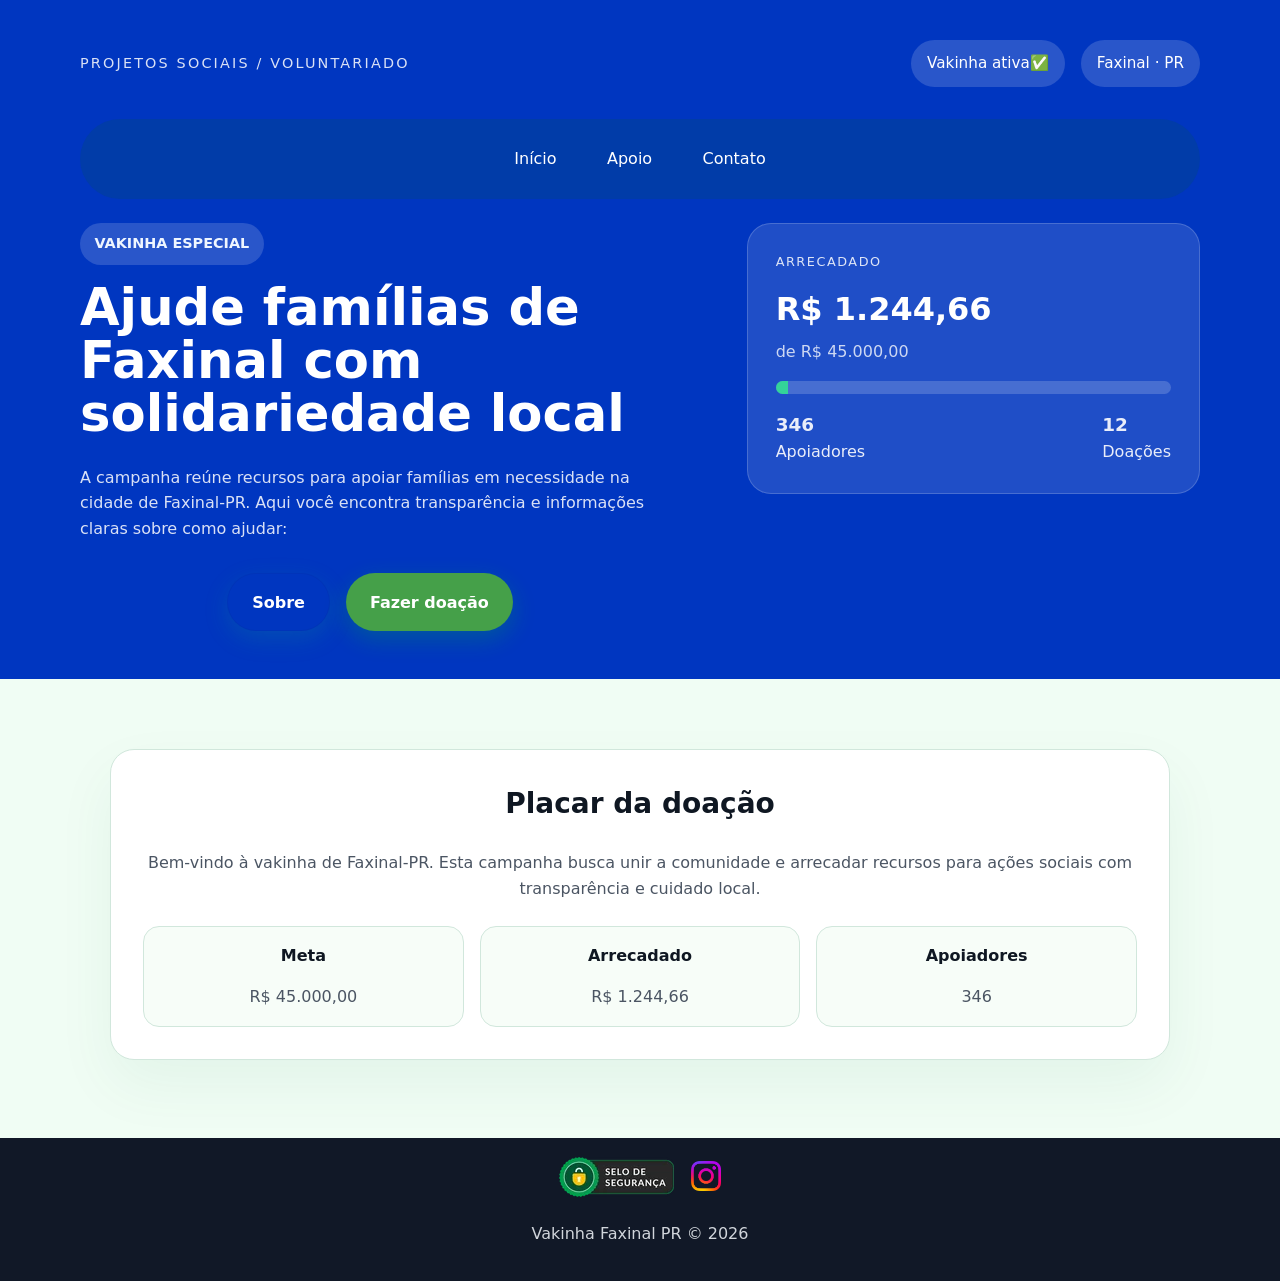
==== index.html @ 518d4729 "Add files via upload Commit principal" ====
<!DOCTYPE html>
<html lang="pt-BR">
<head>
  <meta charset="UTF-8">
  <meta name="viewport" content="width=device-width, initial-scale=1.0">
  <title>Vakinha Faxinal - PR</title>
  <link rel="stylesheet" href="styles.css">
</head>
<body class="index-page">
  <div class="page-shell">
    <header class="hero">

      <div class="hero-top">
        <span class="hero-category">Projetos Sociais / Voluntariado</span>
        <div class="hero-actions-top">
          <span class="hero-status">Vakinha ativa✅</span>
          <span class="hero-region">Faxinal · PR</span>
        </div>
      </div>
 

      <nav class="main-nav">

        <div class="nav-links">
          <a href="index.html">Início</a>
          <a href="apoio.html">Apoio</a>
          <a href="contato.html">Contato</a>
        </div>
      </nav>

      <div class="hero-main">
        <div class="hero-copy">
          <span class="eyebrow">Vakinha Especial</span>
          <h1>Ajude famílias de Faxinal com solidariedade local</h1>
          <p>A campanha reúne recursos para apoiar famílias em necessidade na cidade de Faxinal-PR. Aqui você encontra transparência e informações claras sobre como ajudar:</p>
          <div class="hero-buttons">
            <a class="hero-button hero-button-primary" href="sobre.html">Sobre</a>
            <a class="hero-button hero-button-secondary" href="apoio.html">Fazer doação</a>           
          </div>
       </div>

      


        <div class="hero-panel">
          <div class="hero-panel-card">
            <div class="panel-label">Arrecadado</div>
            <div class="panel-value">R$ 1.244,66</div>
            <div class="panel-goal">de R$ 45.000,00</div>
            <div class="progress-bar"><span style="width: 3%;"></span></div>
            <div class="panel-info">
              <div>
                <strong>346</strong>
                <span>Apoiadores</span>
              </div>
              <div>
                <strong>12</strong>
                <span>Doações</span>
              </div>
            </div>
          </div>
        </div>
      </div>
    </header>

    <main class="main-content">
      <section class="section" id="inicio">
        <div class="content-card">
          <h2>Placar da doação</h2>
          <p>Bem-vindo à vakinha de Faxinal-PR. Esta campanha busca unir a comunidade e arrecadar recursos para ações sociais com transparência e cuidado local.</p>
          <div class="info-grid">
            <div>
              <strong>Meta</strong>
              <p>R$ 45.000,00</p>
            </div>
            <div>
              <strong>Arrecadado</strong>
              <p>R$ 1.244,66</p>
            </div>
            <div>
              <strong>Apoiadores</strong>
              <p>346</p>
            </div>
          </div>
        </div>
      </section>

    </main>

    <footer class="site-footer">
      <img src="Imagens Sobre/SELO.png" alt="Selo Seguranca">
      <a href="https://www.instagram.com/porfaxinal/" target="_blank" rel="noopener noreferrer">
        <img class="social-insta" src="Imagens Sobre/instagram.png" alt="Instagram">
      </a>
      <p>Vakinha Faxinal PR © 2026</p>
    </footer>
  </div>
  <script src="script.js"></script>
</body>
</html>
---- styles.css ----
:root {
  --bg: #f0fdf4;
  --surface: #ffffff;
  --surface-soft: #f7fdf8;
  --text: #0f1722;
  --muted: #4b5563;
  --primary: #0036c0;
  --primary-dark: #0036c0;
  --nav: #023ea6;
  --border: #d1e7dc;
  --shadow: 0 25px 60px rgba(6, 95, 70, 0.06);
}

* {
  box-sizing: border-box;
}

body {
  margin: 0;
  min-height: 100vh;
  font-family: Inter, system-ui, -apple-system, BlinkMacSystemFont, "Segoe UI", sans-serif;
  background: var(--bg);
  color: var(--text);
  line-height: 1.6;
}

button,
p,
span {
  font: inherit;
}

.page-shell {
  display: flex;
  flex-direction: column;
  min-height: 100vh;
}

/* logo removed: site uses no fixed logo */

.hero {
  background: linear-gradient(180deg, var(--primary) 0%, var(--primary-dark) 100%);
  color: white;
  padding: 2.5rem 1.5rem 3rem;
}

.hero-top {
  display: flex;
  flex-wrap: wrap;
  justify-content: space-between;
  gap: 1rem;
  align-items: center;
  max-width: 1120px;
  margin: 0 auto 2rem;
}

.hero-category {
  font-size: 0.9rem;
  text-transform: uppercase;
  letter-spacing: 0.15em;
  opacity: 0.85;
}

.hero-actions-top {
  display: flex;
  gap: 1rem;
  flex-wrap: wrap;
}

.hero-status,
.hero-region {
  background: rgba(255,255,255,0.16);
  padding: 0.7rem 1rem;
  border-radius: 999px;
  font-size: 0.95rem;
}

.main-nav {
  display: flex;
  align-items: center;
  flex-wrap: wrap;
  gap: 0.75rem;
  margin: 0 auto;
  max-width: 1120px;
  position: sticky;
  top: 0;
  z-index: 20;
  background: rgba(2, 62, 166, 0.9);
  padding: 0.75rem 1rem;
  border-radius: 999px;
}

.nav-links {
  display: flex;
  justify-content: center;
  flex: 1;
  gap: 0.75rem;
  flex-wrap: wrap;
}

.main-nav a {
  color: white;
  text-decoration: none;
  padding: 0.95rem 1.2rem;
  border-radius: 999px;
  display: inline-flex;
  align-items: center;
  justify-content: center;
  min-height: 48px;
  transition: background 0.2s ease, border-color 0.2s ease;
}

.main-nav a:hover,
.main-nav a.active {
  background: rgba(255,255,255,0.18);
  border-color: rgba(255,255,255,0.4);
}

.hero-main {
  display: grid;
  grid-template-columns: 1.4fr 1fr;
  align-items: start;
  gap: 2rem;
  max-width: 1120px;
  margin: 1.5rem auto 0;
}

.hero-copy {
  max-width: 580px;
}

.eyebrow {
  display: inline-flex;
  align-items: center;
  gap: 0.5rem;
  margin-bottom: 1rem;
  padding: 0.6rem 0.9rem;
  border-radius: 999px;
  background: rgba(255,255,255,0.16);
  color: #eff6ff;
  font-size: 0.9rem;
  font-weight: 700;
  text-transform: uppercase;
}

.hero h1 {
  margin: 0;
  font-size: clamp(2.5rem, 4vw, 4.3rem);
  line-height: 1.04;
}

.hero p {
  margin: 1.5rem 0 0;
  max-width: 38rem;
  color: rgba(255,255,255,0.85);
}

.hero-buttons {
  display: flex;
  flex-wrap: wrap;
  gap: 0.75rem;
  margin-top: 2rem;
}

.hero-button {
  border: none;
  border-radius: 999px;
  padding: 0.95rem 1.5rem;
  cursor: pointer;
  transition: transform 0.2s ease, background 0.2s ease;
  text-decoration: none;
  display: inline-flex;
  align-items: center;
  justify-content: center;
}


.hero-button:hover {
  transform: translateY(-1px);
}

.hero-button-primary {
  background: var(--primary);
  color: white;
  font-weight: 700;
  box-shadow: 0 8px 24px rgba(16, 185, 129, 0.18);
  border: 1px solid rgba(0,0,0,0.04);
  display: block;          /* transforma em bloco */
  margin: 0 auto;          /* centraliza horizontalmente */
  text-align: center;      /* centraliza o texto dentro do botão */
  max-width: 300px;
}

.support-grid a.hero-button-primary {
  grid-column: 1 / -1;     /* ocupa toda a linha da grid */
  justify-self: center;    /* centraliza dentro da grid */
}



.hero-button-secondary {
  background: rgba(3, 243, 3, 0.671);
  color: white;
  font-weight: 700;
  box-shadow: 0 8px 24px rgba(3, 243, 3, 0.18);
}



.hero-button-secondary {
  background: #45a049;
  color: white;
  font-weight: 700;
  box-shadow: 0 8px 24px rgba(3, 243, 3, 0.18);
}

.support-grid a.hero-button-secondary {
  display: block;
  margin: 1.5rem auto 0;   /* centraliza horizontalmente */
  text-align: center;
  max-width: 300px;
  grid-column: 1 / -1;     /* ocupa toda a linha da grid */
  justify-self: center;    /* centraliza dentro da grid */
}

.hero-button-primary:hover {
  background: var(--primary-dark);
  transform: translateY(-2px);
}

.hero-button-primary:focus {
  outline: 3px solid rgba(16, 185, 129, 0.18);
  outline-offset: 2px;
}

.hero-panel {
  display: grid;
  gap: 1rem;
}

.hero-panel-card {
  background: rgba(255,255,255,0.12);
  border: 1px solid rgba(255,255,255,0.18);
  border-radius: 1.5rem;
  padding: 1.75rem;
}

.panel-label {
  text-transform: uppercase;
  font-size: 0.8rem;
  letter-spacing: 0.12em;
  opacity: 0.85;
  margin-bottom: 0.75rem;
}

.panel-value {
  font-size: 2rem;
  font-weight: 700;
  margin-bottom: 0.25rem;
}

.panel-goal {
  color: rgba(255,255,255,0.78);
  margin-bottom: 1rem;
}

.progress-bar {
  background: rgba(255,255,255,0.18);
  border-radius: 999px;
  overflow: hidden;
  height: 0.8rem;
  margin-bottom: 1rem;
}

.progress-bar span {
  display: block;
  height: 100%;
  background: #34d399;
}

.panel-info {
  display: flex;
  justify-content: space-between;
  gap: 1rem;
  color: rgba(255,255,255,0.9);
}

.panel-info strong {
  display: block;
  font-size: 1.15rem;
}

.hero-panel-secondary {
  background: rgba(255,255,255,0.1);
}

.hero-panel-secondary p {
  margin: 0.45rem 0 0;
}

.panel-note {
  margin-top: 1rem;
  color: rgba(255,255,255,0.85);
  font-size: 0.95rem;
}

.main-content {
  width: min(1120px, calc(100% - 2rem));
  margin: 0 auto;
  padding: 2.5rem 0 3rem;
  flex: 1;
}

.section {
  display: flex;
  justify-content: center;
  align-items: center;
  text-align: center;
}

.content-card {
  margin: 30px;
  background: var(--surface);
  border: 1px solid var(--border);
  border-radius: 1.5rem;
  padding: 2rem;
  box-shadow: var(--shadow);
}

.content-card h2 {
  margin-top: 0;
  font-size: 1.75rem;
}

.content-card p {
  margin: 1rem 0 0;
  color: var(--muted);
}

.info-grid {
  display: grid;
  grid-template-columns: repeat(3, minmax(0, 1fr));
  gap: 1rem;
  margin-top: 1.5rem;
}

.info-grid div {
  background: var(--surface-soft);
  border: 1px solid var(--border);
  border-radius: 1rem;
  padding: 1rem;
}

.info-grid strong {
  display: block;
  margin-bottom: 0.35rem;
}

.image-grid {
  display: grid;
  grid-template-columns: repeat(3, minmax(0, 1fr));
  gap: 1rem;
  margin-top: 1.5rem;
}

.image-card {
  border-radius: 1.25rem;
  overflow: hidden;
  background: var(--surface-soft);
  border: 1px solid var(--border);
}

.image-card img {
  width: 100%;
  display: block;
  height: 220px;
  object-fit: cover;
}

.image-card p {
  margin: 0;
  padding: 1rem;
  color: var(--muted);
}

.content-card ul {
  padding-left: 1.25rem;
  margin: 1rem 0 0;
}

.content-card li {
  margin-bottom: 0.75rem;
}

.support-grid {

  display: flex;
  flex-direction: column;
  align-items: center;
  gap: 16px;
}

.payment-card {
  background: var(--surface-soft);
  border: 1px solid var(--border);
  border-radius: 1.5rem;
  padding: 1.5rem;
  text-align: center;
}

.payment-card label {
  display: block;
  margin-bottom: 0.5rem;
  color: var(--text);
  font-weight: 700;
}

.payment-qr {
  width: 100%;
  border-radius: 1.25rem;
  margin-bottom: 1rem;
  object-fit: cover;
  height: 260px;
}

.payment-copy-row {
  display: flex;
  gap: 0.75rem;
  align-items: center;
  justify-content: center;
  flex-wrap: wrap;
}

.payment-key {
  margin-bottom: 1rem;
}

.payment-key code {
  display: block;
  background: white;
  color: #111827;
  padding: 0.8rem 1rem;
  border-radius: 0.9rem;
  font-size: 0.95rem;
  word-break: break-all;
}

.copy-button {
  display: inline-block;
  padding: 12px 24px;
  background-color: #4CAF50; /* cor de fundo bonita */
  color: #fff; /* cor do texto */
  font-weight: bold;
  text-decoration: none; /* remove o risco embaixo */
  border-radius: 8px; /* bordas arredondadas */
  transition: background-color 0.3s ease;
}

.copy-button:hover {
  background-color: #45a049; /* cor ao passar o mouse */
}

.donation-form {
  display: grid;
  gap: 1.25rem;
}

.form-group {
  display: grid;
  gap: 0.5rem;
}

.form-group label {
  font-weight: 700;
}

.form-group input {
  width: 100%;
  padding: 0.95rem 1rem;
  border: 1px solid var(--border);
  border-radius: 1rem;
  background: var(--surface);
}

.form-group input.error {
  border-color: #ef4444;
}

.error-message {
  color: #b91c1c;
  font-size: 0.95rem;
  min-height: 1.25rem;
}

.form-success {
  color: #047857;
  font-weight: 700;
}

.form-warning {
  color: var(--muted);
  margin: 0;
}

.hidden {
  display: none;
}

.site-footer {
  text-align: center;
  padding: 1.2rem 1.5rem;
  background: #111827;
  color: #d1d5db;
}

html {
  font-size: 16px;
  scroll-behavior: smooth;
}

.social-insta {
  width: 30px;
  height: 30px;
  margin-left: 12px;
  margin-bottom: 6px;
}

@media (max-width: 680px) {

  .image-grid {
    display: flex;
    flex-direction: column;
    gap: 2rem;
  }

  .image-card {
    width: 100%;
  }

  .image-card img {
    width: 100%;
    height: auto;

    display: block;

    border-radius: 12px;
    margin-bottom: 1rem;
  }

  .image-card p {
    font-size: 1rem;
    line-height: 1.6;
    text-align: left;
  }
}


.index-page .hero-buttons {
  display: flex;
  justify-content: center;   /* centraliza os dois juntos */
  gap: 1rem;
}

.index-page .hero-button-primary,
.index-page .hero-button-secondary {
  display: inline-flex;
  margin: 0;
  max-width: none;           /* remove limite de largura */
}


@media (max-width: 680px) {

  .info-grid {
    display: flex;
    flex-direction: column;
    gap: 1rem;
  }

  .info-grid div {
    width: 100%;
    padding: 1rem;

    border: 1px solid #d6e2d6;
    border-radius: 12px;
  }

  .info-grid strong {
    display: block;
    margin-bottom: 0.5rem;
    font-size: 1.1rem;
  }

  .info-grid p {
    line-height: 1.6;
  }
}

@media (max-width: 680px) {

  .hero-main {
    display: flex;
    flex-direction: column;
    gap: 1rem;
  }



  .info-grid div {
    width: 100%;
    padding: 1rem;

    border: 1px solid #d6e2d6;
    border-radius: 12px;
  }

  .hero-copy {
    display: block;
    margin-bottom: 0.5rem;
    font-size: 1.1rem;
  }

  .info-grid p {
    line-height: 1.6;
  }
}

@media (max-width: 680px) {

  .social-insta {
    width: 32px;
    height: 32px;
    margin-left: 16px;
    margin-bottom: 5px;
  }

  .content-card {
    padding-bottom: 20px;
    margin: 0 auto;
    text-align: center;
  }

  .content-card h2 {
    font-size: 1.5rem;
  }

  .content-card p {
    font-size: 1rem;
    line-height: 1.6;
  }

  .section {
    padding: 10px;
  }

  .section form {
    padding-top: 50px;
  }
 
  .form-group {
    margin-top: -30px;
  }

    .hero-button.hero-button-primary {
    margin-bottom: 30px;
  }
}

@media (max-width: 680px) {
  .support-grid {
    padding-top: 30px;
    display: flex;
    flex-direction: column;
    gap: 1.5rem;
    align-items: center; /* centraliza os cards */
  }

  .payment-card {
    
    max-width: 400px; /* limita largura para não ficar esticado */
  }
}

@media (max-width: 680px) {

  
  .hero-panel {
    display: flex !important;     /* força flex ao invés de grid */
    flex-direction: column;       /* empilha os cards */
    align-items: center;          /* centraliza horizontalmente */
    gap: 1.5rem;                  /* espaço entre eles */
    width: 100%;                  /* ocupa toda a largura */
  }

  .hero-panel-card {
    width: 100%;                  /* ocupa toda a largura disponível */
    max-width: 400px;             /* opcional: limita para não ficar esticado */
    text-align: center;           /* centraliza o conteúdo interno */
  }

  .hero-button-primary {
  background:#1c50d4;
 
  color: white;
  font-weight: 700;
  box-shadow: 0 8px 24px rgba(16, 185, 129, 0.18);
  border: 1px solid rgb(93, 115, 243);
  width: 100%;
  }
  .hero-button-secondary {
  background: #45a049;
  color: white;
  font-weight: 700;
  box-shadow: 0 8px 24px rgba(3, 243, 3, 0.18);
  width: 100%;
}
}
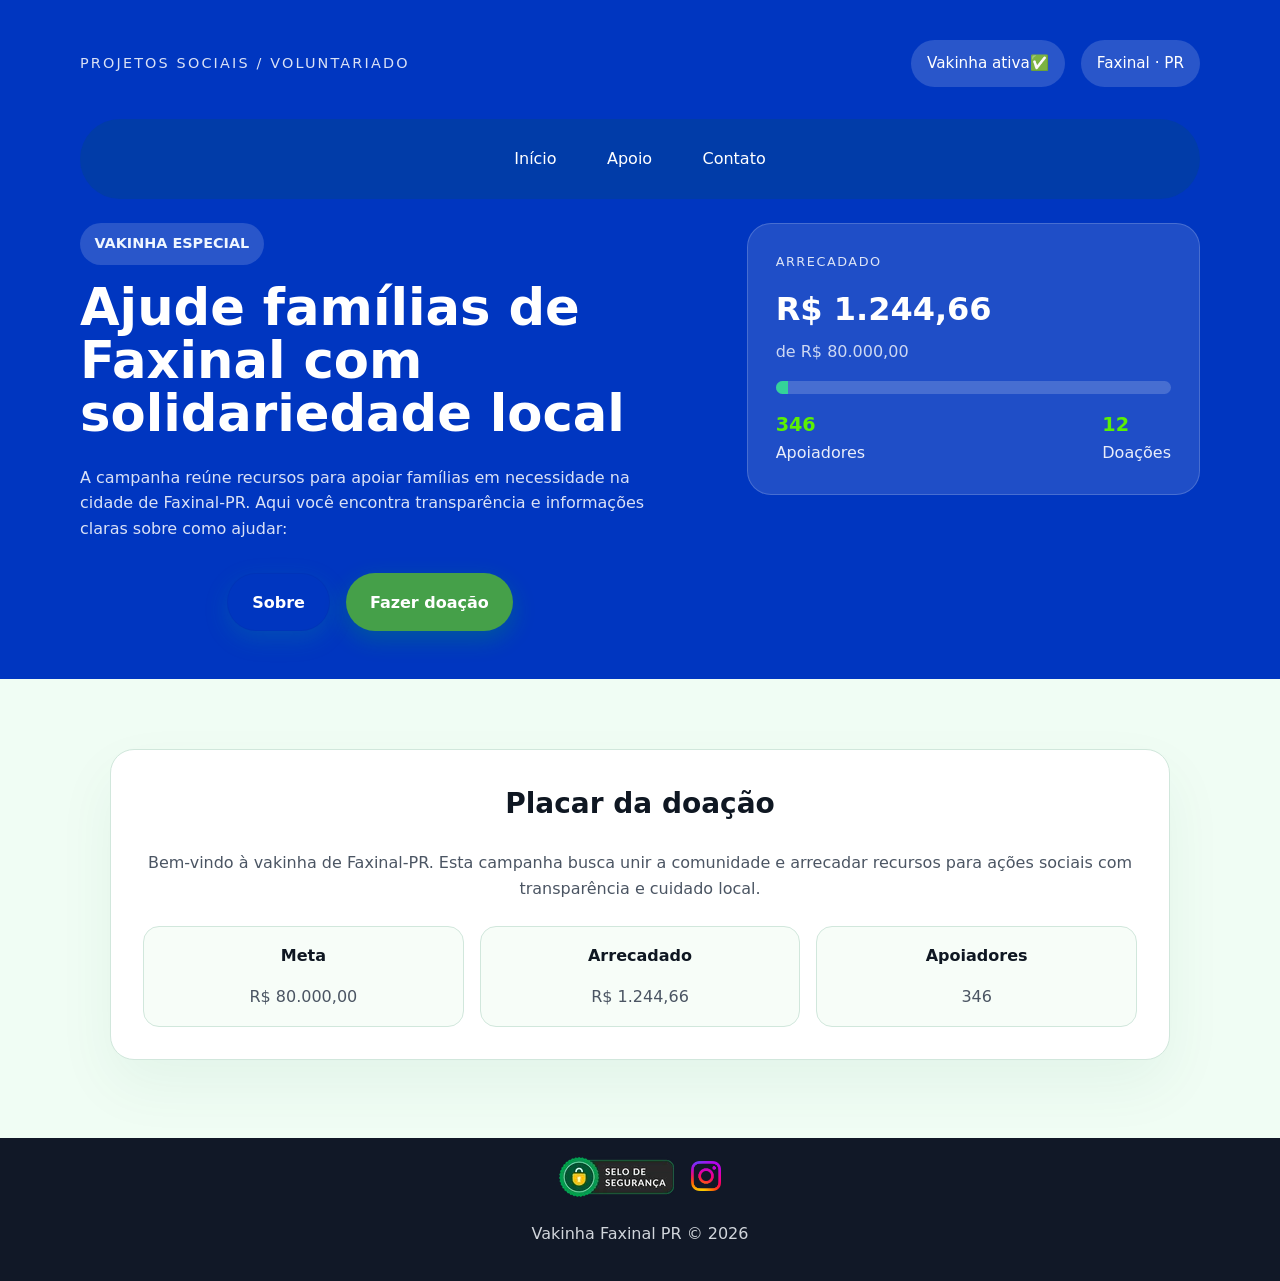
==== commit 2cf63e70: "Add files via upload terceiro commit" ====
--- a/index.html
+++ b/index.html
@@ -46,7 +46,7 @@
           <div class="hero-panel-card">
             <div class="panel-label">Arrecadado</div>
             <div class="panel-value">R$ 1.244,66</div>
-            <div class="panel-goal">de R$ 45.000,00</div>
+            <div class="panel-goal">de R$ 80.000,00</div>
             <div class="progress-bar"><span style="width: 3%;"></span></div>
             <div class="panel-info">
               <div>
@@ -71,7 +71,7 @@
           <div class="info-grid">
             <div>
               <strong>Meta</strong>
-              <p>R$ 45.000,00</p>
+              <p>R$ 80.000,00</p>
             </div>
             <div>
               <strong>Arrecadado</strong>
--- a/styles.css
+++ b/styles.css
@@ -513,6 +513,11 @@
   color: #d1d5db;
 }
 
+.hero-main strong {
+  color: #5bf004;
+  font-size: 1.2rem;
+}
+
 html {
   font-size: 16px;
   scroll-behavior: smooth;
@@ -525,7 +530,31 @@
   margin-bottom: 6px;
 }
 
+ .botaocomprovante {
+    background: transparent;
+    border: 2px solid #4CAF50;
+    color: #4CAF50;
+    border-radius: 15px;
+    padding: 5px 5px;
+    text-decoration: none;
+  }
+
+
 @media (max-width: 680px) {
+
+
+  .botaocomprovante {
+    background: transparent;
+    border: 2px solid #4CAF50;
+    color: #4CAF50;
+    border-radius: 15px;
+    padding: 5px 5px;
+    text-decoration: none;
+  }
+
+  .content-card-title {
+    margin-bottom: -10px;
+  }
 
   .image-grid {
     display: flex;
@@ -679,6 +708,11 @@
     
     max-width: 400px; /* limita largura para não ficar esticado */
   }
+
+  .hero {
+    margin-bottom: -30px;
+  }
+
 }
 
 @media (max-width: 680px) {
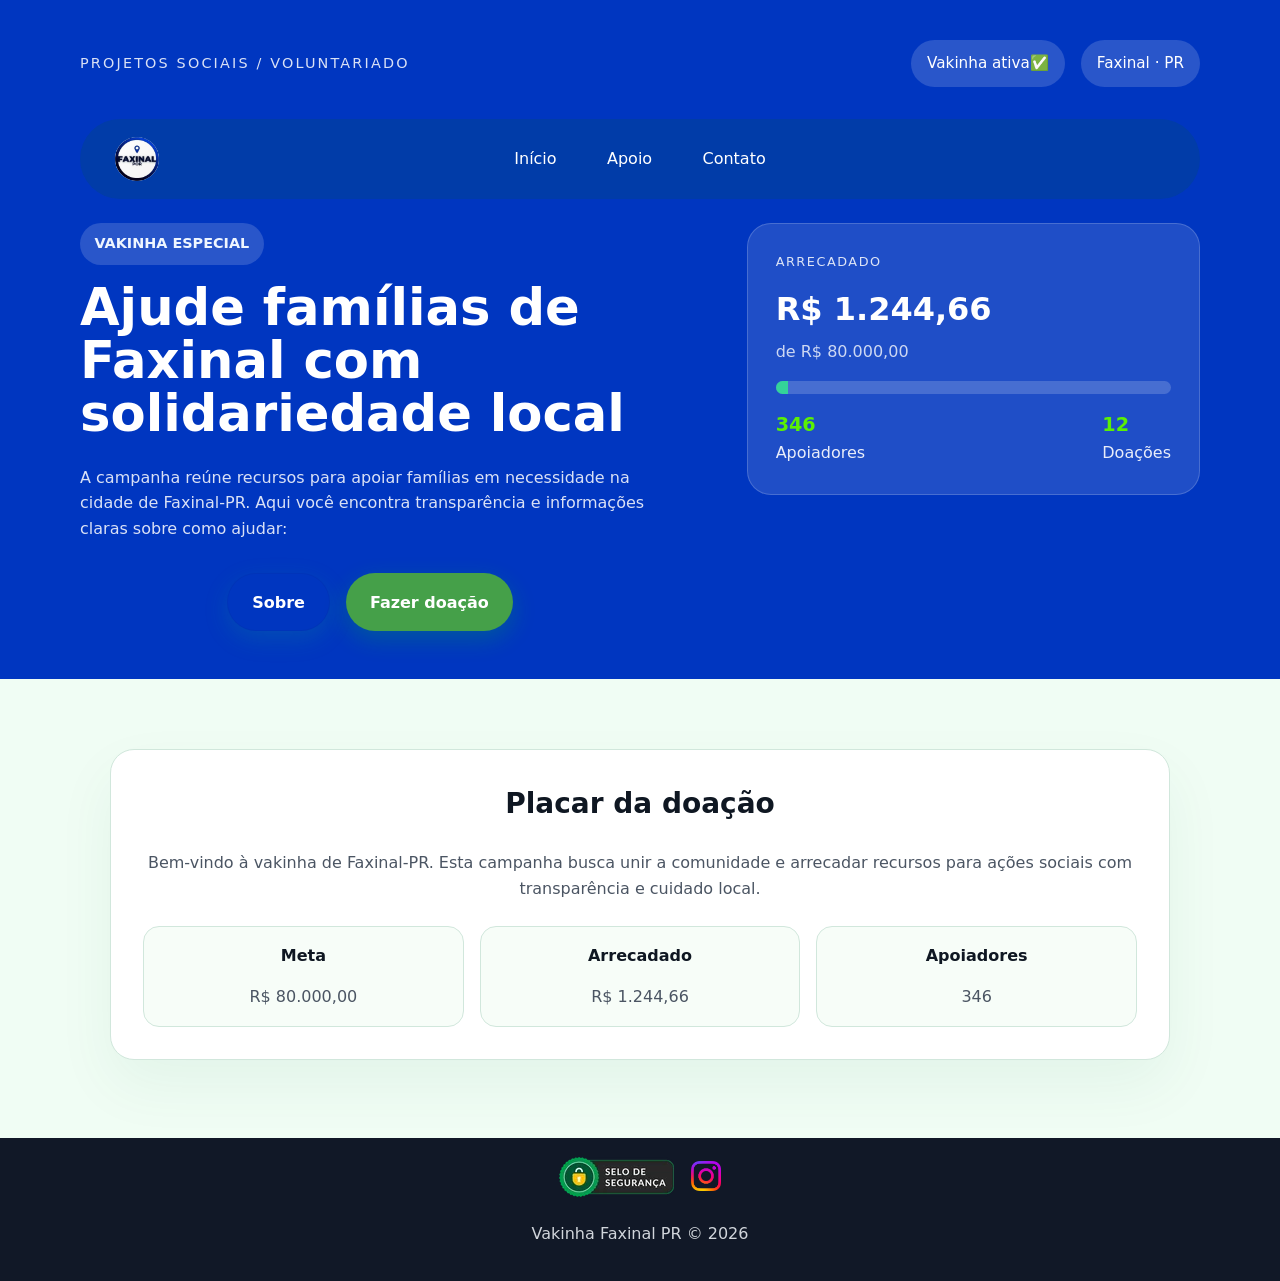
==== commit cf370d1e: "Add files via upload commit 02.06.2026 - 17:44" ====
--- a/index.html
+++ b/index.html
@@ -5,6 +5,7 @@
   <meta name="viewport" content="width=device-width, initial-scale=1.0">
   <title>Vakinha Faxinal - PR</title>
   <link rel="stylesheet" href="styles.css">
+  <link rel="icon" href="Imagens Sobre/favicon.png" type="image/png">
 </head>
 <body class="index-page">
   <div class="page-shell">
@@ -20,6 +21,9 @@
  
 
       <nav class="main-nav">
+        <a class="nav-brand" href="index.html">
+          <img class="site-icon" src="Imagens Sobre/porfaxinalfavicon.jpg" alt="Logo Faxinal por">
+        </a>
 
         <div class="nav-links">
           <a href="index.html">Início</a>
--- a/styles.css
+++ b/styles.css
@@ -78,7 +78,8 @@
 .main-nav {
   display: flex;
   align-items: center;
-  flex-wrap: wrap;
+  justify-content: center;
+  flex-wrap: nowrap;
   gap: 0.75rem;
   margin: 0 auto;
   max-width: 1120px;
@@ -88,14 +89,33 @@
   background: rgba(2, 62, 166, 0.9);
   padding: 0.75rem 1rem;
   border-radius: 999px;
-}
-
+  position: relative;
+}
+
+/* Brand/logo inside nav, fixed at left of the nav */
+.nav-brand {
+  display: inline-flex;
+  align-items: center;
+  position: absolute;
+  left: 1rem;
+  text-decoration: none;
+}
+.nav-brand img {
+  width: 44px;
+  height: 44px;
+  border-radius: 50%;
+  object-fit: cover;
+  display: block;
+}
+
+/* Ensure nav-links remain centered while brand stays on the left */
 .nav-links {
   display: flex;
   justify-content: center;
+  align-items: center;
   flex: 1;
   gap: 0.75rem;
-  flex-wrap: wrap;
+  flex-wrap: nowrap;
 }
 
 .main-nav a {
@@ -530,6 +550,15 @@
   margin-bottom: 6px;
 }
 
+/* Ícone do site (logo pequeno) */
+.site-icon {
+  width: 48px;
+  height: 48px;
+  border-radius: 50%;
+  object-fit: cover;
+  margin-right: 12px;
+}
+
  .botaocomprovante {
     background: transparent;
     border: 2px solid #4CAF50;
@@ -542,6 +571,33 @@
 
 @media (max-width: 680px) {
 
+  .site-icon {
+  width: 48px;
+  height: 48px;
+  border-radius: 50%;
+  object-fit: cover;
+  margin-left: -20px;
+}
+
+  .main-nav {
+    flex-wrap: wrap;
+    justify-content: center;
+  }
+
+  .nav-brand {
+    margin-right: 0;
+  }
+
+  .nav-links {
+    justify-content: center;
+    width: 100%;
+  }
+
+  .site-icon {
+    width: 40px;
+    height: 40px;
+    margin-right: 8px;
+  }
 
   .botaocomprovante {
     background: transparent;
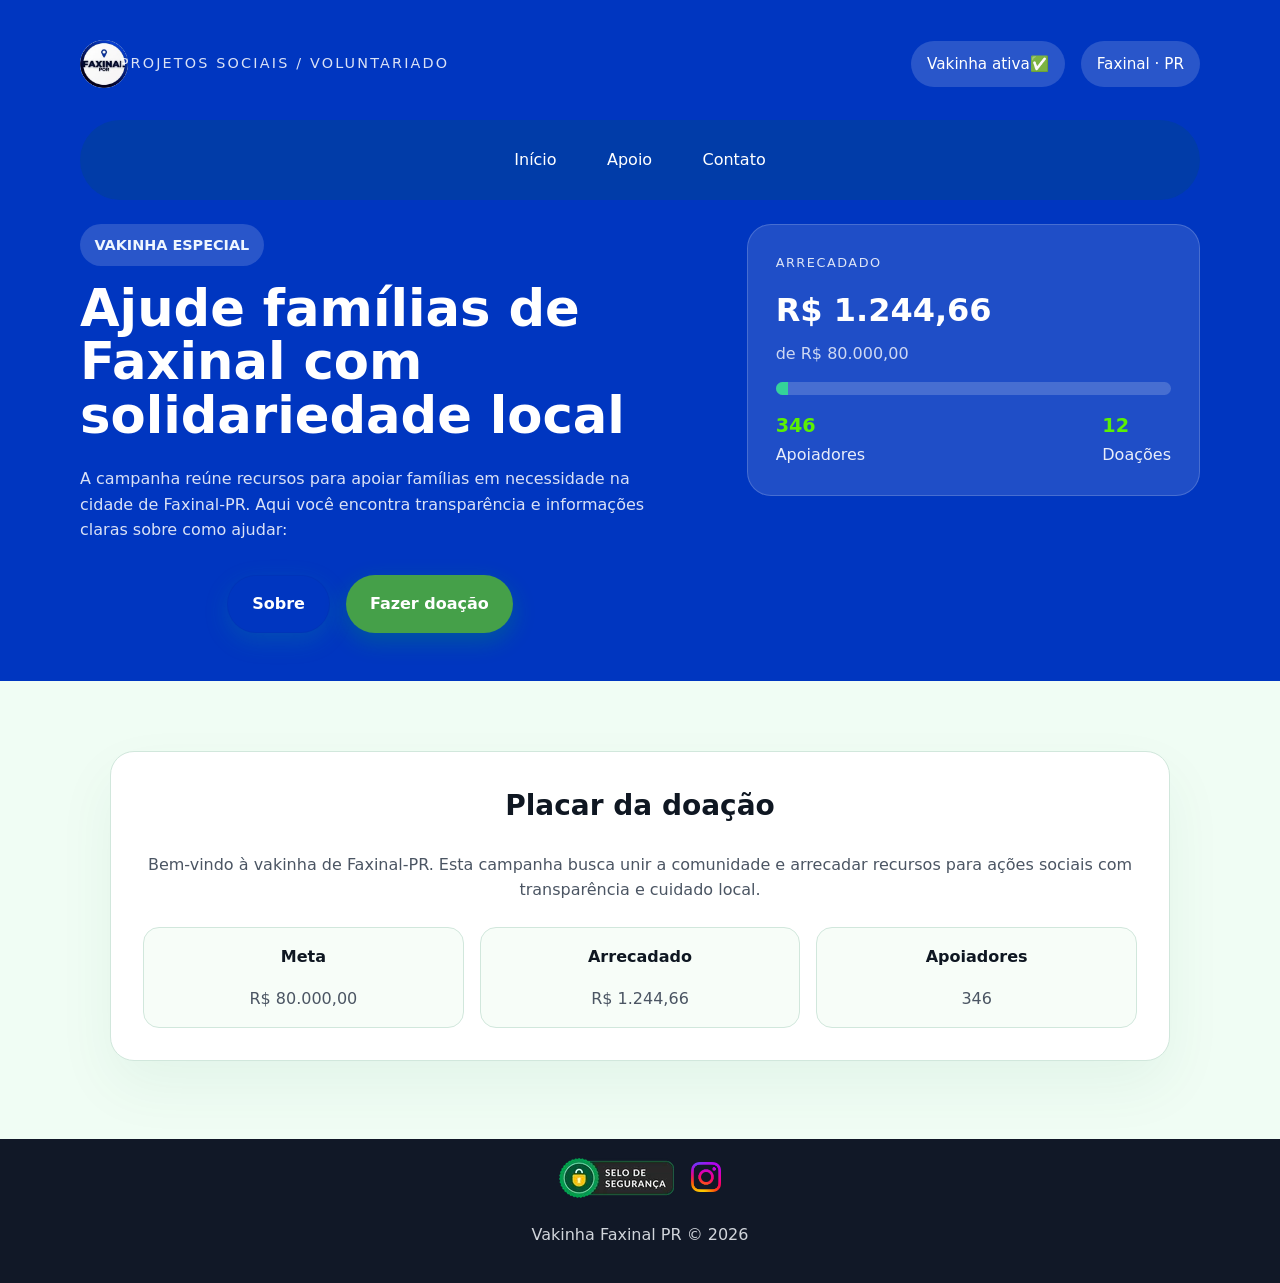
==== commit 74291559: "Add files via upload commit 02.06.2026" ====
--- a/index.html
+++ b/index.html
@@ -12,6 +12,7 @@
     <header class="hero">
 
       <div class="hero-top">
+        <img class="site-icon" src="Imagens Sobre/porfaxinalfavicon.jpg" alt="Logo porfaxinal">
         <span class="hero-category">Projetos Sociais / Voluntariado</span>
         <div class="hero-actions-top">
           <span class="hero-status">Vakinha ativa✅</span>
@@ -21,10 +22,6 @@
  
 
       <nav class="main-nav">
-        <a class="nav-brand" href="index.html">
-          <img class="site-icon" src="Imagens Sobre/porfaxinalfavicon.jpg" alt="Logo Faxinal por">
-        </a>
-
         <div class="nav-links">
           <a href="index.html">Início</a>
           <a href="apoio.html">Apoio</a>
--- a/styles.css
+++ b/styles.css
@@ -54,11 +54,20 @@
   margin: 0 auto 2rem;
 }
 
+.hero-category2 {
+  font-size: 0.9rem;
+  text-transform: uppercase;
+  letter-spacing: 0.15em;
+  opacity: 0.85;
+  margin-left: -550px;
+}
+
 .hero-category {
   font-size: 0.9rem;
   text-transform: uppercase;
   letter-spacing: 0.15em;
   opacity: 0.85;
+  margin-left: -470px;
 }
 
 .hero-actions-top {
@@ -556,7 +565,7 @@
   height: 48px;
   border-radius: 50%;
   object-fit: cover;
-  margin-right: 12px;
+  margin: 0;
 }
 
  .botaocomprovante {
@@ -576,8 +585,9 @@
   height: 48px;
   border-radius: 50%;
   object-fit: cover;
-  margin-left: -20px;
-}
+  margin-left: 20px;
+}
+
 
   .main-nav {
     flex-wrap: wrap;
@@ -773,6 +783,10 @@
 
 @media (max-width: 680px) {
 
+
+  .hero-category {
+    visibility: hidden;
+  }
   
   .hero-panel {
     display: flex !important;     /* força flex ao invés de grid */
